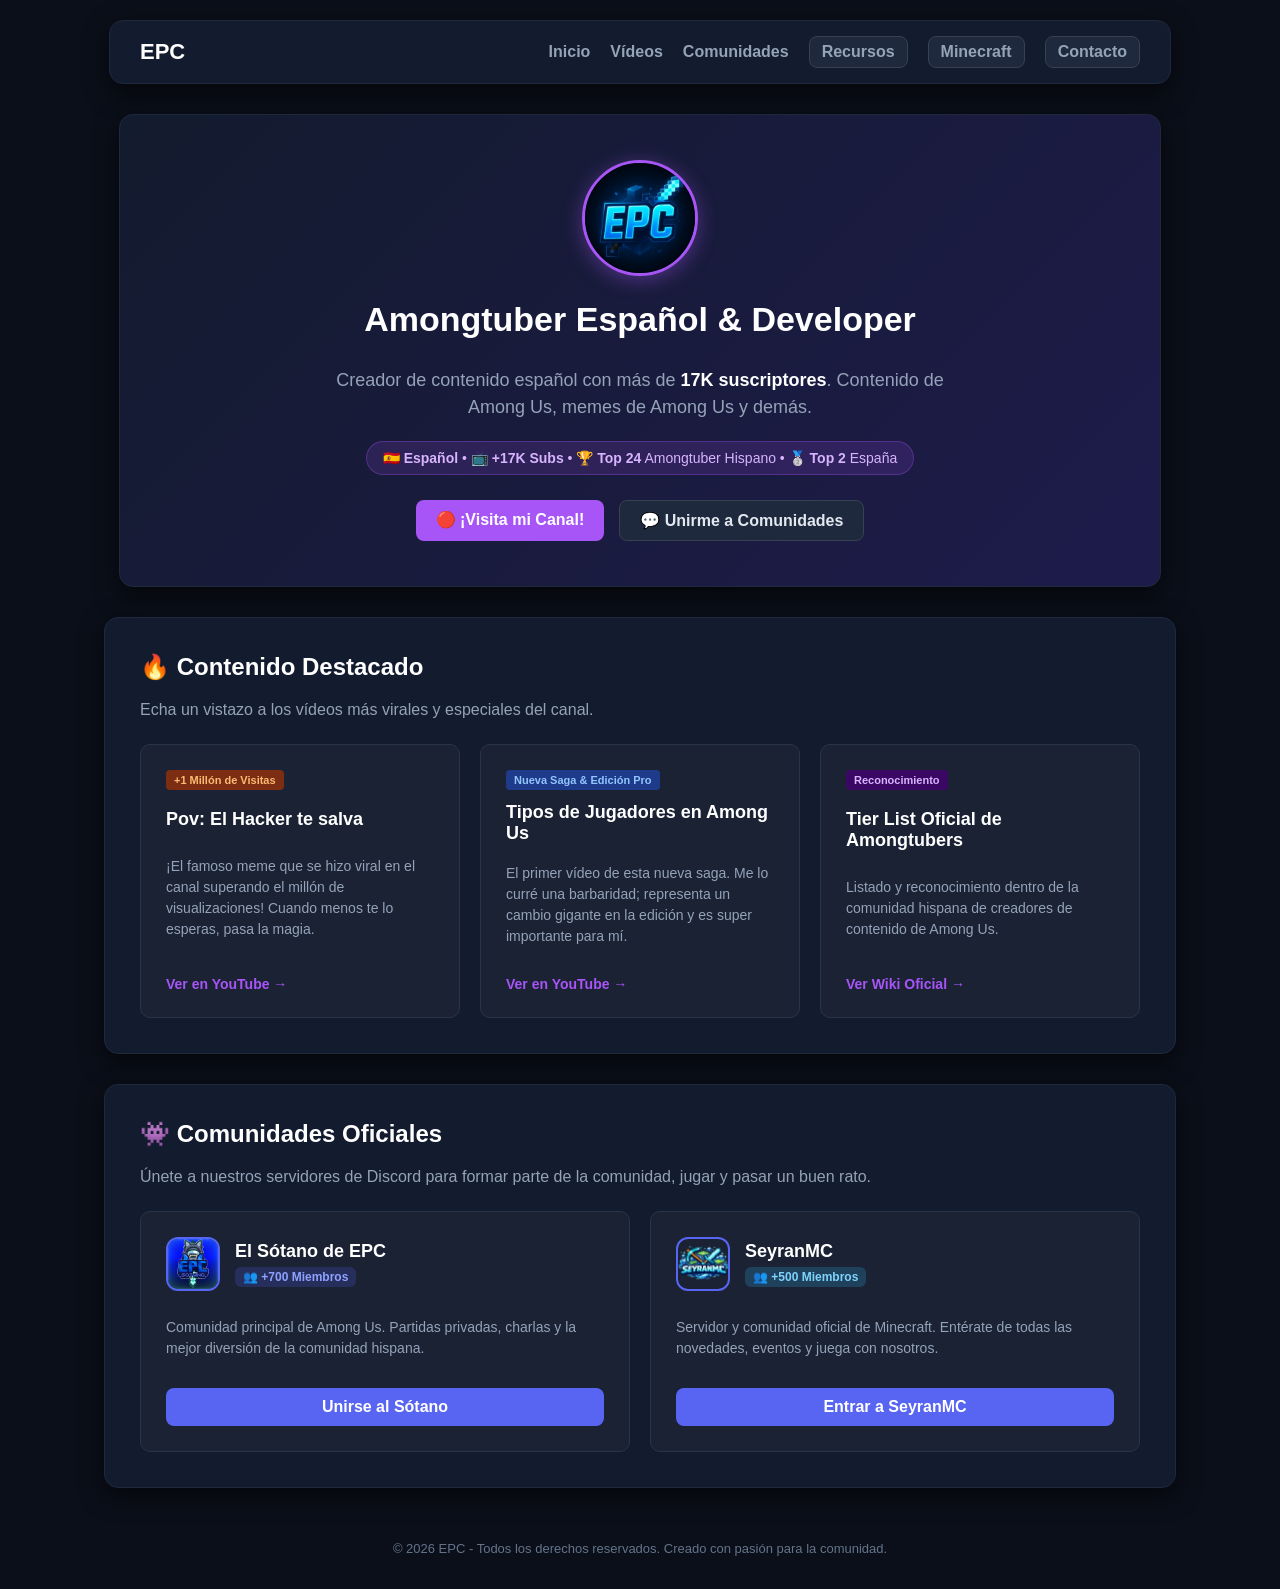
==== index.html @ dc23274c "Add files via upload" ====
<!DOCTYPE html>
<html lang="es">
<head>
    <meta charset="UTF-8">
    <meta name="viewport" content="width=device-width, initial-scale=1.0">
    <title>EPC - Canal Oficial</title>
    <link rel="stylesheet" href="style.css">
</head>
<body>

    <header>
        <div class="nav-brand">
            <span>EPC</span>
        </div>
        <nav>
            <a href="index.html#inicio">Inicio</a>
            <a href="index.html#videos">Vídeos</a>
            <a href="index.html#comunidades">Comunidades</a>
            <a href="recursos.html" class="dev-link">Recursos</a>
            <a href="minecraft.html" class="dev-link">Minecraft</a>
            <a href="contacto.html" class="dev-link">Contacto</a>
        </nav>
    </header>

    <section id="inicio" class="hero">
        <div class="hero-content">
            <div class="logo-grande-container">
                <img src="epc_logo.jpg" alt="Logo EPC" class="logo-grande-img">
            </div>
            
            <h1>Amongtuber Español & Developer</h1>
            <p>Creador de contenido español con más de <strong>17K suscriptores</strong>. Contenido de Among Us, memes de Among Us y demás.</p>
            
            <div class="ranking-badge">
                🇪🇸 <strong>Español</strong> &bull; 📺 <strong>+17K Subs</strong> &bull; 🏆 <strong>Top 24</strong> Amongtuber Hispano &bull; 🥈 <strong>Top 2</strong> España
            </div>

            <div class="hero-buttons">
                <a href="https://www.youtube.com/@EPC_11" target="_blank" class="btn primary">🔴 ¡Visita mi Canal!</a>
                <a href="#comunidades" class="btn secondary">💬 Unirme a Comunidades</a>
            </div>
        </div>
    </section>

    <section id="videos">
        <h2>🔥 Contenido Destacado</h2>
        <p class="section-desc">Echa un vistazo a los vídeos más virales y especiales del canal.</p>
        <div class="tarjetas-container">
            
            <div class="tarjeta video-card">
                <div class="video-tag viral">+1 Millón de Visitas</div>
                <h3>Pov: El Hacker te salva</h3>
                <p>¡El famoso meme que se hizo viral en el canal superando el millón de visualizaciones! Cuando menos te lo esperas, pasa la magia.</p>
                <a href="https://youtube.com/shorts/0-osHkQWtBU?si=VqTPkFMYzrnAulB3" target="_blank" class="link-btn">Ver en YouTube →</a>
            </div>

            <div class="tarjeta video-card">
                <div class="video-tag edicion">Nueva Saga & Edición Pro</div>
                <h3>Tipos de Jugadores en Among Us</h3>
                <p>El primer vídeo de esta nueva saga. Me lo curré una barbaridad; representa un cambio gigante en la edición y es super importante para mí.</p>
                <a href="https://youtube.com/shorts/g96o_Z-YT4w?si=yR-1SfSBdgVdgd4Z" target="_blank" class="link-btn">Ver en YouTube →</a>
            </div>

            <div class="tarjeta video-card">
                <div class="video-tag tier">Reconocimiento</div>
                <h3>Tier List Oficial de Amongtubers</h3>
                <p>Listado y reconocimiento dentro de la comunidad hispana de creadores de contenido de Among Us.</p>
                <a href="https://amongtubers.miraheze.org/wiki/Lista_de_amongtubers_hispanos_por_subscriptores" target="_blank" class="link-btn">Ver Wiki Oficial →</a>
            </div>

        </div>
    </section>

    <section id="comunidades">
        <h2>👾 Comunidades Oficiales</h2>
        <p class="section-desc">Únete a nuestros servidores de Discord para formar parte de la comunidad, jugar y pasar un buen rato.</p>
        <div class="tarjetas-container">
            
            <div class="tarjeta comunidad-card">
                <div class="comunidad-header">
                    <img src="sotano.jpg" alt="Sótano" class="comunidad-logo">
                    <div>
                        <h3>El Sótano de EPC</h3>
                        <span class="miembros-badge">👥 +700 Miembros</span>
                    </div>
                </div>
                <p>Comunidad principal de Among Us. Partidas privadas, charlas y la mejor diversión de la comunidad hispana.</p>
                <a href="https://discord.gg/zxq9vfVHn8" target="_blank" class="btn discord-btn">Unirse al Sótano</a>
            </div>

            <div class="tarjeta comunidad-card">
                <div class="comunidad-header">
                    <img src="seyran.png" alt="Seyran" class="comunidad-logo">
                    <div>
                        <h3>SeyranMC</h3>
                        <span class="miembros-badge minecraft-badge">👥 +500 Miembros</span>
                    </div>
                </div>
                <p>Servidor y comunidad oficial de Minecraft. Entérate de todas las novedades, eventos y juega con nosotros.</p>
                <a href="https://discord.gg/XQG5nABYjK" target="_blank" class="btn discord-btn">Entrar a SeyranMC</a>
            </div>

        </div>
    </section>

    <footer>
        <p>© 2026 EPC - Todos los derechos reservados. Creado con pasión para la comunidad.</p>
    </footer>

</body>
</html>
---- style.css ----
/* Efecto de desplazamiento suave al hacer clic en el menú */
html {
    scroll-behavior: smooth;
}

/* Estilo general oscuro y moderno estilo Dev */
body {
    background-color: #0b0f19;
    color: #e2e8f0;
    font-family: 'Segoe UI', Tahoma, Geneva, Verdana, sans-serif;
    margin: 0;
    padding: 20px;
    display: flex;
    flex-direction: column;
    align-items: center;
}

/* Cabecera / Menú de Navegación */
header {
    width: 100%;
    max-width: 1000px;
    display: flex;
    justify-content: space-between;
    align-items: center;
    background-color: #131b2e;
    padding: 15px 30px;
    border-radius: 14px;
    box-shadow: 0 8px 24px rgba(0, 0, 0, 0.6);
    margin-bottom: 30px;
    border: 1px solid #1f293d;
}

.nav-brand span {
    font-size: 22px;
    font-weight: bold;
    color: #fff;
}

nav {
    display: flex;
    align-items: center;
    gap: 20px;
}

nav a {
    color: #94a3b8;
    text-decoration: none;
    font-weight: 600;
    transition: color 0.2s ease;
}

nav a:hover {
    color: #a855f7;
}

.active-nav {
    color: #a855f7 !important;
    border-bottom: 2px solid #a855f7;
    padding-bottom: 2px;
}

.dev-link {
    background-color: #1f293d;
    padding: 6px 12px;
    border-radius: 8px;
    border: 1px solid #374151;
}

/* Secciones generales */
section {
    width: 100%;
    max-width: 1000px;
    background-color: #131b2e;
    padding: 35px;
    border-radius: 14px;
    box-shadow: 0 8px 24px rgba(0, 0, 0, 0.6);
    margin-bottom: 30px;
    border: 1px solid #1f293d;
}

.hero {
    background: linear-gradient(135deg, #131b2e 0%, #1e1b4b 100%);
    text-align: center;
    padding: 45px 20px;
}

.recursos-hero {
    background: linear-gradient(135deg, #131b2e 0%, #3b0764 100%) !important;
    padding: 30px 20px !important;
    margin-bottom: 30px;
}

/* Logo principal grande en Hero */
.logo-grande-container {
    margin-bottom: 20px;
}

.logo-grande-img {
    width: 110px;
    height: 110px;
    object-fit: cover;
    border-radius: 50%;
    border: 3px solid #a855f7;
    box-shadow: 0 4px 20px rgba(168, 85, 247, 0.4);
}

.hero h1 {
    font-size: 34px;
    color: #fff;
    margin-top: 0;
}

.hero p {
    color: #94a3b8;
    font-size: 18px;
    max-width: 650px;
    margin: 0 auto 20px auto;
    line-height: 1.5;
}

.hero p strong {
    color: #fff;
}

/* Insignia de Ranking y Stats */
.ranking-badge {
    display: inline-block;
    background-color: rgba(168, 85, 247, 0.15);
    color: #d8b4fe;
    padding: 8px 16px;
    border-radius: 20px;
    border: 1px solid rgba(168, 85, 247, 0.3);
    font-size: 14px;
    margin-bottom: 25px;
}

.hero-buttons {
    display: flex;
    justify-content: center;
    gap: 15px;
    flex-wrap: wrap;
}

/* Títulos */
h2 {
    color: #fff;
    margin-top: 0;
    font-size: 24px;
}

.section-desc {
    color: #94a3b8;
    margin-bottom: 25px;
}

/* Botones genéricos */
.btn {
    display: inline-block;
    padding: 10px 20px;
    border-radius: 8px;
    text-decoration: none;
    font-weight: bold;
    transition: transform 0.2s ease, opacity 0.2s ease;
}

.btn.primary {
    background-color: #a855f7;
    color: white;
}

.btn.secondary {
    background-color: #1f293d;
    color: #e2e8f0;
    border: 1px solid #374151;
}

.btn.discord-btn {
    background-color: #5865F2;
    color: white;
    margin-top: 15px;
    text-align: center;
}

.btn:hover {
    transform: translateY(-2px);
    opacity: 0.9;
}

/* Contenedor de Tarjetas */
.tarjetas-container {
    display: flex;
    gap: 20px;
    flex-wrap: wrap;
}

.tarjeta {
    background-color: #1a2234;
    padding: 25px;
    border-radius: 10px;
    flex: 1;
    min-width: 260px;
    border: 1px solid #283548;
    transition: transform 0.2s ease, border-color 0.2s ease;
    display: flex;
    flex-direction: column;
    justify-content: space-between;
}

.tarjeta:hover {
    transform: translateY(-5px);
    border-color: #a855f7;
}

.tarjeta h3 {
    margin-top: 0;
    color: #fff;
    font-size: 18px;
    margin-bottom: 5px;
}

.tarjeta p {
    color: #94a3b8;
    font-size: 14px;
    line-height: 1.5;
}

/* Galería Grid para la sección de Recursos */
.galeria-grid {
    display: grid;
    grid-template-columns: repeat(auto-fill, minmax(200px, 1fr));
    gap: 22px;
    margin-top: 20px;
}

.galeria-item {
    background: linear-gradient(145deg, #161f33, #111827);
    border: 1px solid #283548;
    border-radius: 14px;
    padding: 20px;
    text-align: center;
    transition: all 0.3s ease;
    box-shadow: 0 4px 15px rgba(0, 0, 0, 0.4);
}

.galeria-item:hover {
    transform: translateY(-6px);
    border-color: #a855f7;
    box-shadow: 0 8px 25px rgba(168, 85, 247, 0.25);
}

.galeria-item img {
    width: 100%;
    height: 150px;
    object-fit: contain;
    border-radius: 10px;
    margin-bottom: 12px;
    background-color: rgba(0, 0, 0, 0.2);
    padding: 5px;
}

.galeria-item h4 {
    color: #f1f5f9;
    font-size: 15px;
    margin: 0;
    font-weight: 600;
}

/* Estilos específicos para la sección de Comunidades con logo e info */
.comunidad-header {
    display: flex;
    align-items: center;
    gap: 15px;
    margin-bottom: 12px;
}

.comunidad-logo {
    width: 50px;
    height: 50px;
    object-fit: cover;
    border-radius: 12px;
    border: 2px solid #5865F2;
}

.miembros-badge {
    display: inline-block;
    background-color: rgba(88, 101, 242, 0.2);
    color: #8ea1ff;
    font-size: 12px;
    padding: 3px 8px;
    border-radius: 6px;
    font-weight: bold;
}

.minecraft-badge {
    background-color: rgba(56, 189, 248, 0.2);
    color: #7dd3fc;
}

/* Etiquetas dentro de tarjetas de vídeo */
.video-tag {
    background-color: #374151;
    color: #cbd5e1;
    font-size: 11px;
    padding: 4px 8px;
    border-radius: 4px;
    width: fit-content;
    margin-bottom: 12px;
    font-weight: bold;
}

.video-tag.viral {
    background-color: #7c2d12;
    color: #fdba74;
}

.video-tag.edicion {
    background-color: #1e3a8a;
    color: #93c5fd;
}

.video-tag.tier {
    background-color: #3b0764;
    color: #d8b4fe;
}

.link-btn {
    color: #a855f7;
    text-decoration: none;
    font-weight: bold;
    font-size: 14px;
    margin-top: 15px;
    display: inline-block;
}

.link-btn:hover {
    text-decoration: underline;
}

/* Zona Dev (Apartado secundario diferenciado) */
.dev-section {
    border: 1px dashed #4b5563;
    background-color: #0f172a;
}

.dev-badge {
    background-color: #1e293b;
    color: #38bdf8;
    font-size: 12px;
    padding: 4px 10px;
    border-radius: 20px;
    width: fit-content;
    margin-bottom: 10px;
    font-weight: bold;
    border: 1px solid #0284c7;
}

.dev-card {
    background-color: #131b2e;
}

/* Pie de página */
footer {
    text-align: center;
    color: #64748b;
    font-size: 13px;
    margin-top: 10px;
}
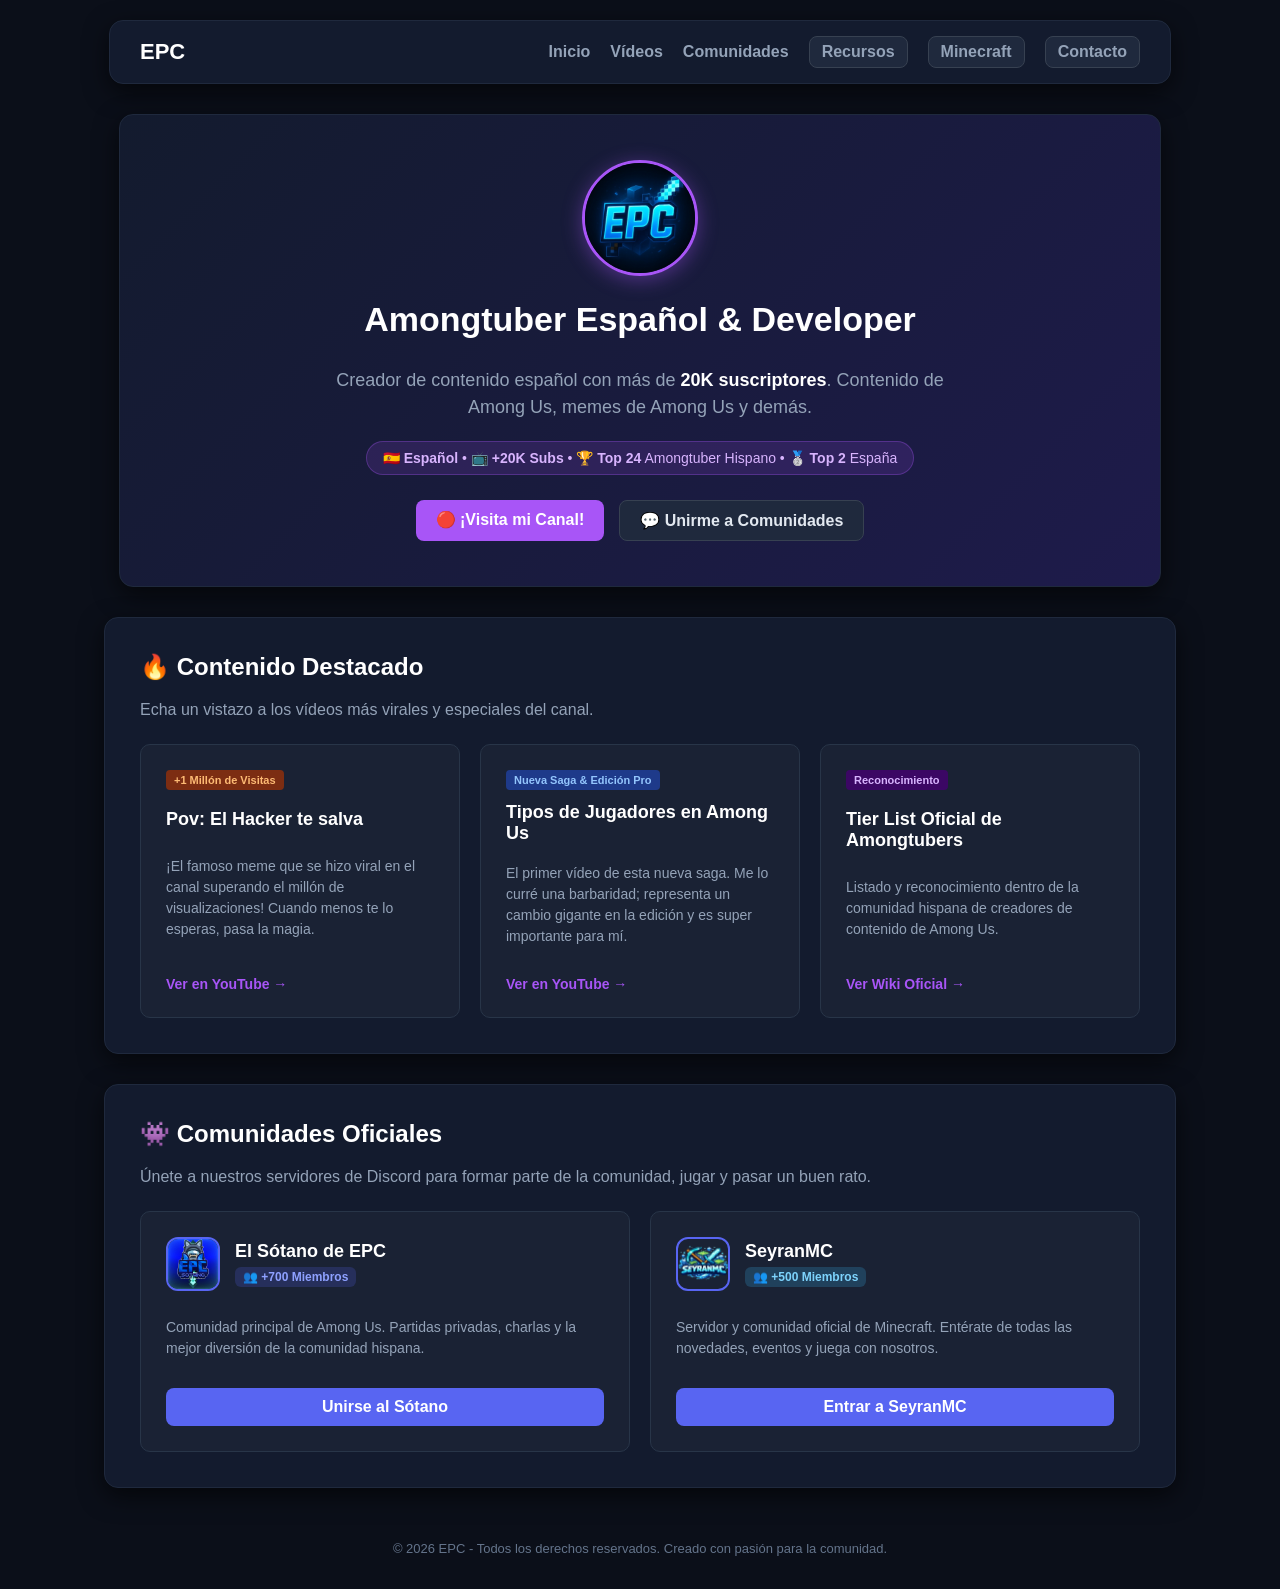
==== commit 0fb45171: "Update subscriber count and video information Updated subscriber count and video details in the HTML" ====
--- a/index.html
+++ b/index.html
@@ -29,10 +29,10 @@
             </div>
             
             <h1>Amongtuber Español & Developer</h1>
-            <p>Creador de contenido español con más de <strong>17K suscriptores</strong>. Contenido de Among Us, memes de Among Us y demás.</p>
+            <p>Creador de contenido español con más de <strong>20K suscriptores</strong>. Contenido de Among Us, memes de Among Us y demás.</p>
             
             <div class="ranking-badge">
-                🇪🇸 <strong>Español</strong> &bull; 📺 <strong>+17K Subs</strong> &bull; 🏆 <strong>Top 24</strong> Amongtuber Hispano &bull; 🥈 <strong>Top 2</strong> España
+                🇪🇸 <strong>Español</strong> &bull; 📺 <strong>+20K Subs</strong> &bull; 🏆 <strong>Top 24</strong> Amongtuber Hispano &bull; 🥈 <strong>Top 2</strong> España
             </div>
 
             <div class="hero-buttons">
@@ -108,4 +108,4 @@
     </footer>
 
 </body>
-</html>+</html>
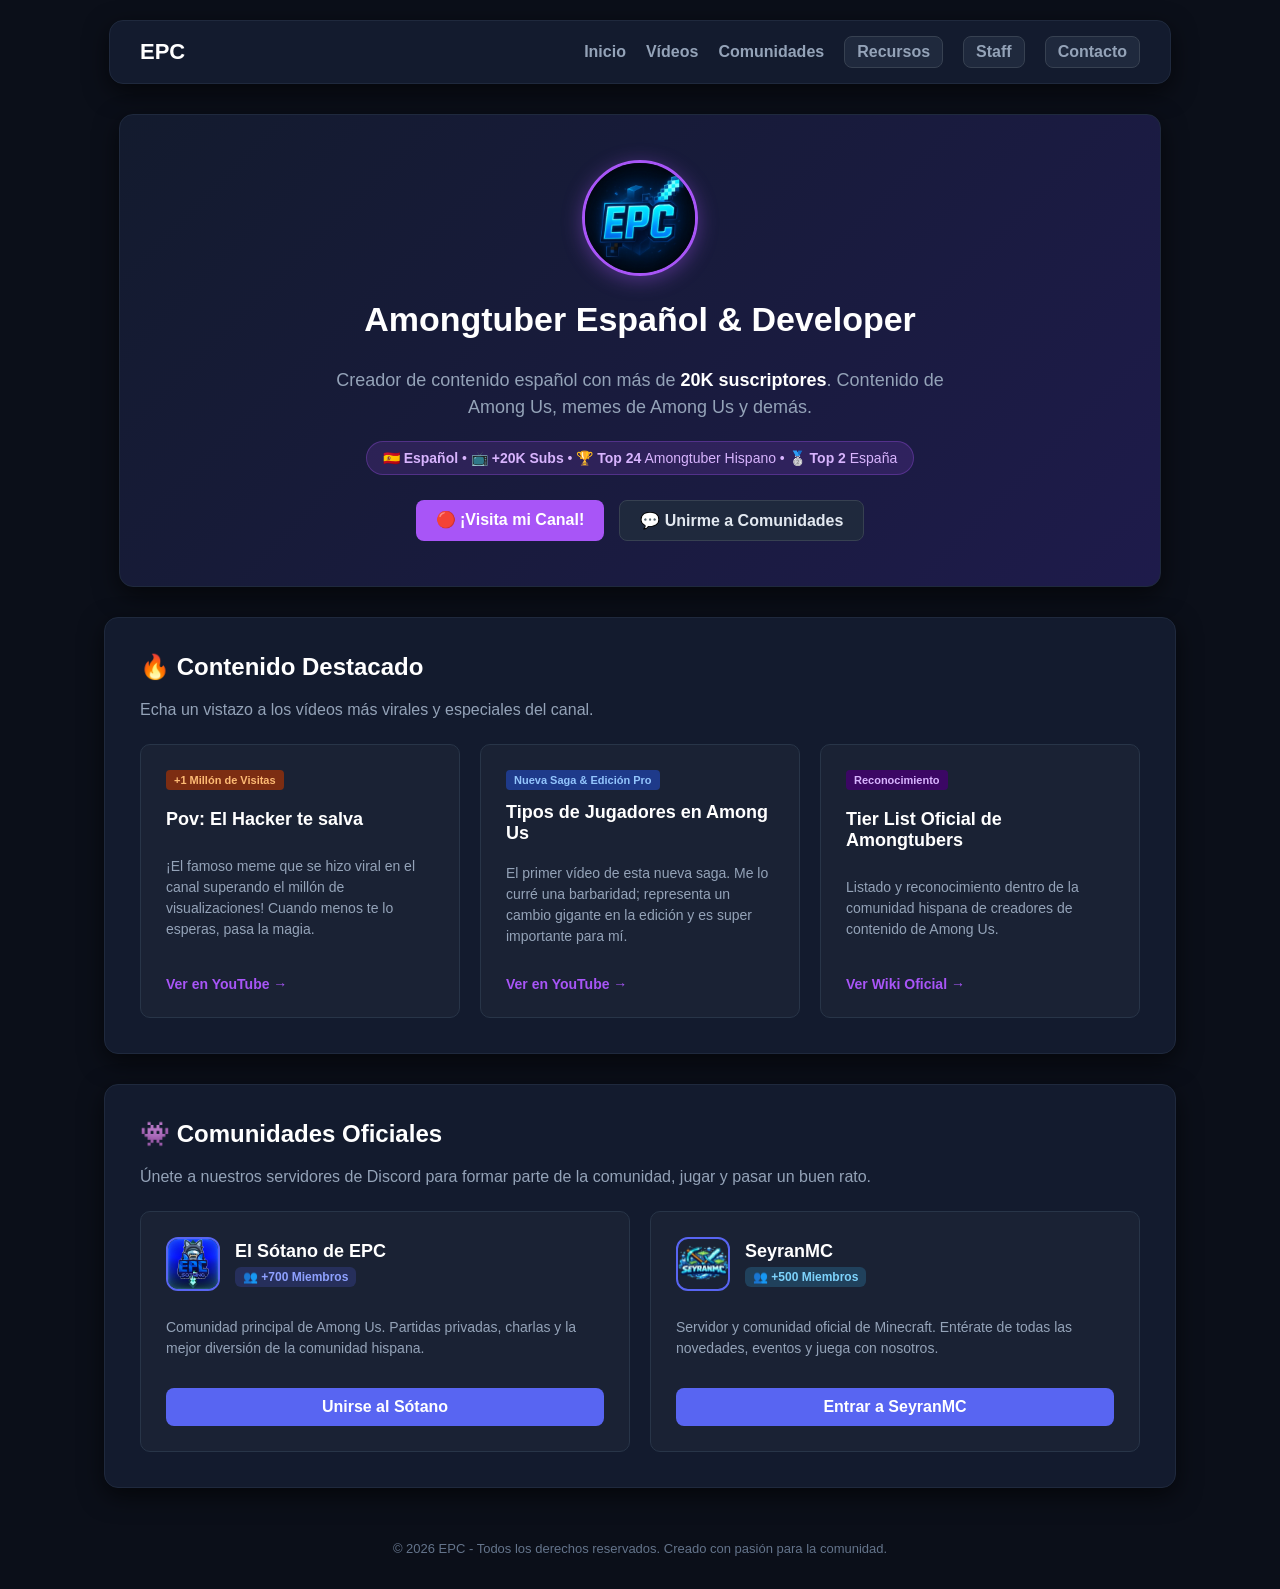
==== commit 2c3796ff: "Update navigation menu to include Staff link Added a 'Staff' link to the navigation menu." ====
--- a/index.html
+++ b/index.html
@@ -17,7 +17,7 @@
             <a href="index.html#videos">Vídeos</a>
             <a href="index.html#comunidades">Comunidades</a>
             <a href="recursos.html" class="dev-link">Recursos</a>
-            <a href="minecraft.html" class="dev-link">Minecraft</a>
+            <a href="staff.html" class="dev-link">Staff</a>
             <a href="contacto.html" class="dev-link">Contacto</a>
         </nav>
     </header>
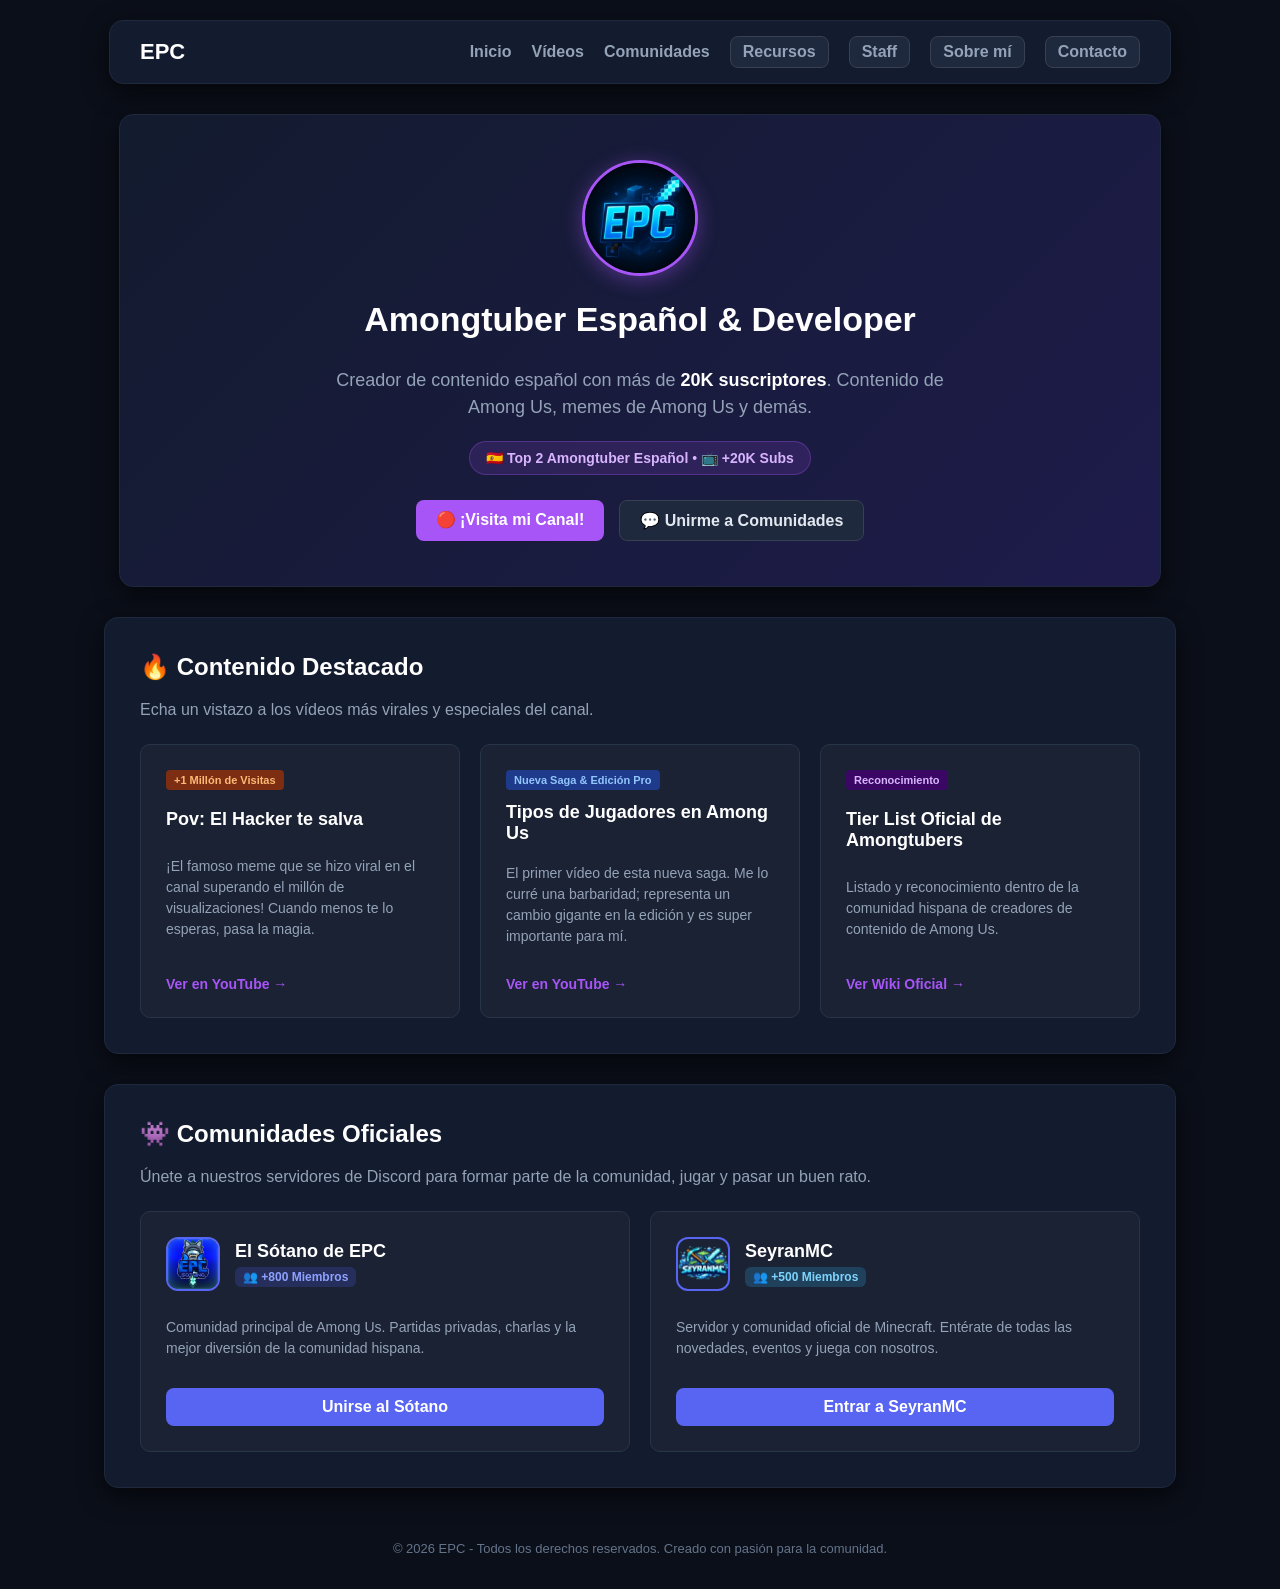
==== commit 10719902: "Actualiza contenido de index.html" ====
--- a/index.html
+++ b/index.html
@@ -18,6 +18,7 @@
             <a href="index.html#comunidades">Comunidades</a>
             <a href="recursos.html" class="dev-link">Recursos</a>
             <a href="staff.html" class="dev-link">Staff</a>
+            <a href="sobre-mi.html" class="dev-link">Sobre mí</a>
             <a href="contacto.html" class="dev-link">Contacto</a>
         </nav>
     </header>
@@ -32,7 +33,7 @@
             <p>Creador de contenido español con más de <strong>20K suscriptores</strong>. Contenido de Among Us, memes de Among Us y demás.</p>
             
             <div class="ranking-badge">
-                🇪🇸 <strong>Español</strong> &bull; 📺 <strong>+20K Subs</strong> &bull; 🏆 <strong>Top 24</strong> Amongtuber Hispano &bull; 🥈 <strong>Top 2</strong> España
+                🇪🇸 <strong>Top 2 Amongtuber Español</strong> &bull; 📺 <strong>+20K Subs</strong>
             </div>
 
             <div class="hero-buttons">
@@ -81,7 +82,7 @@
                     <img src="sotano.jpg" alt="Sótano" class="comunidad-logo">
                     <div>
                         <h3>El Sótano de EPC</h3>
-                        <span class="miembros-badge">👥 +700 Miembros</span>
+                        <span class="miembros-badge">👥 +800 Miembros</span>
                     </div>
                 </div>
                 <p>Comunidad principal de Among Us. Partidas privadas, charlas y la mejor diversión de la comunidad hispana.</p>
